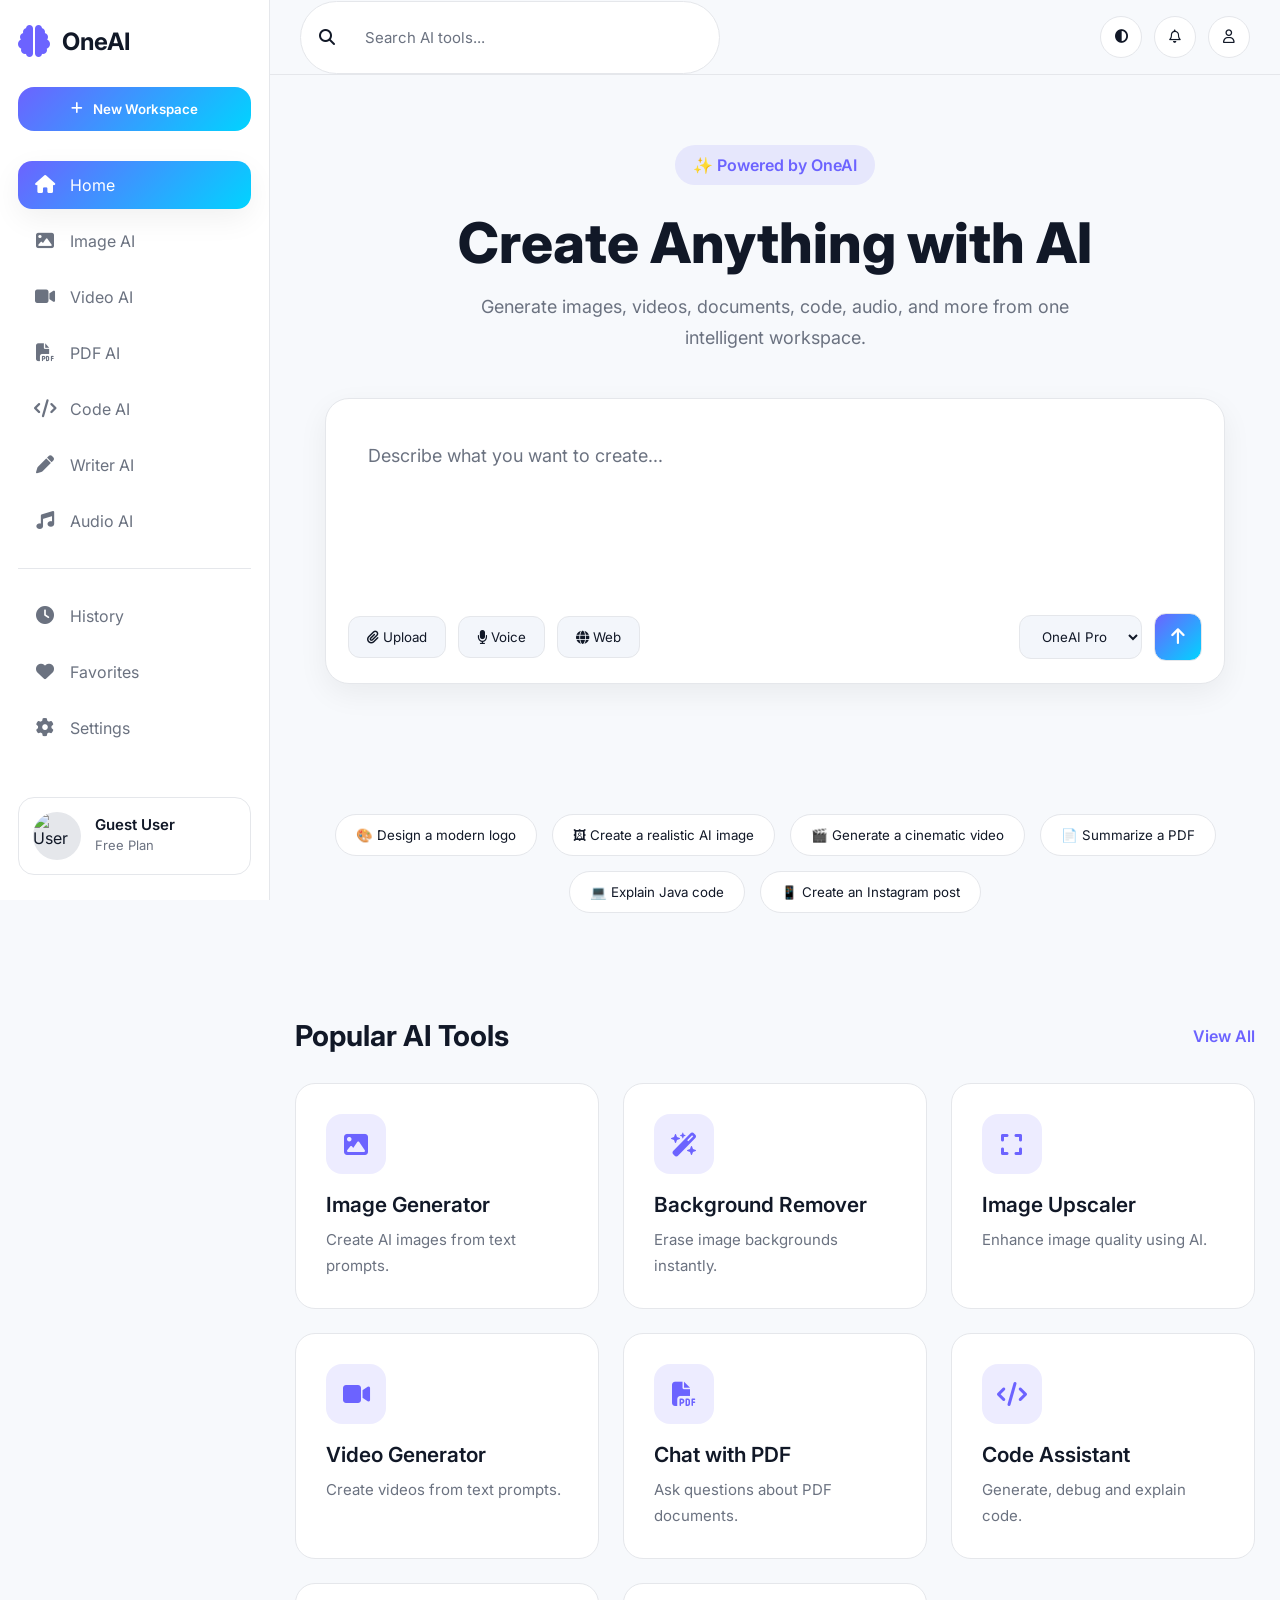
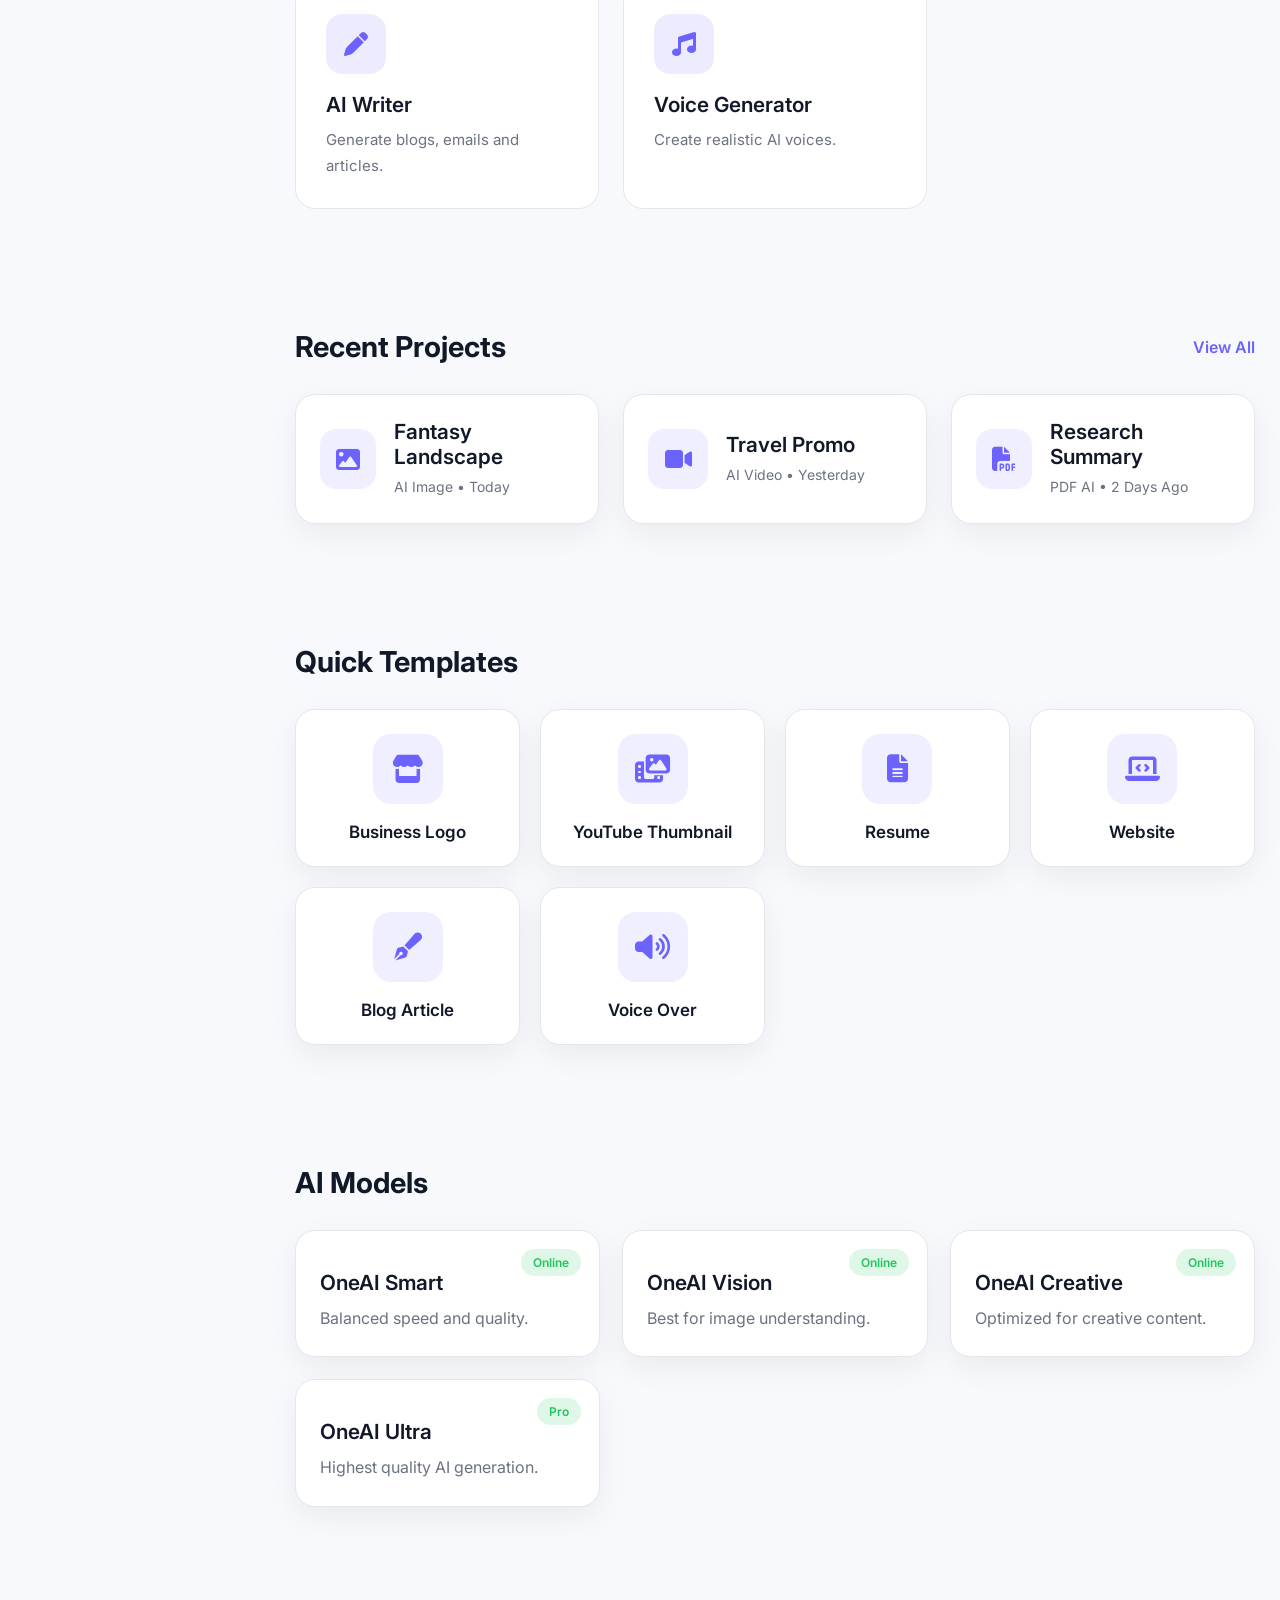
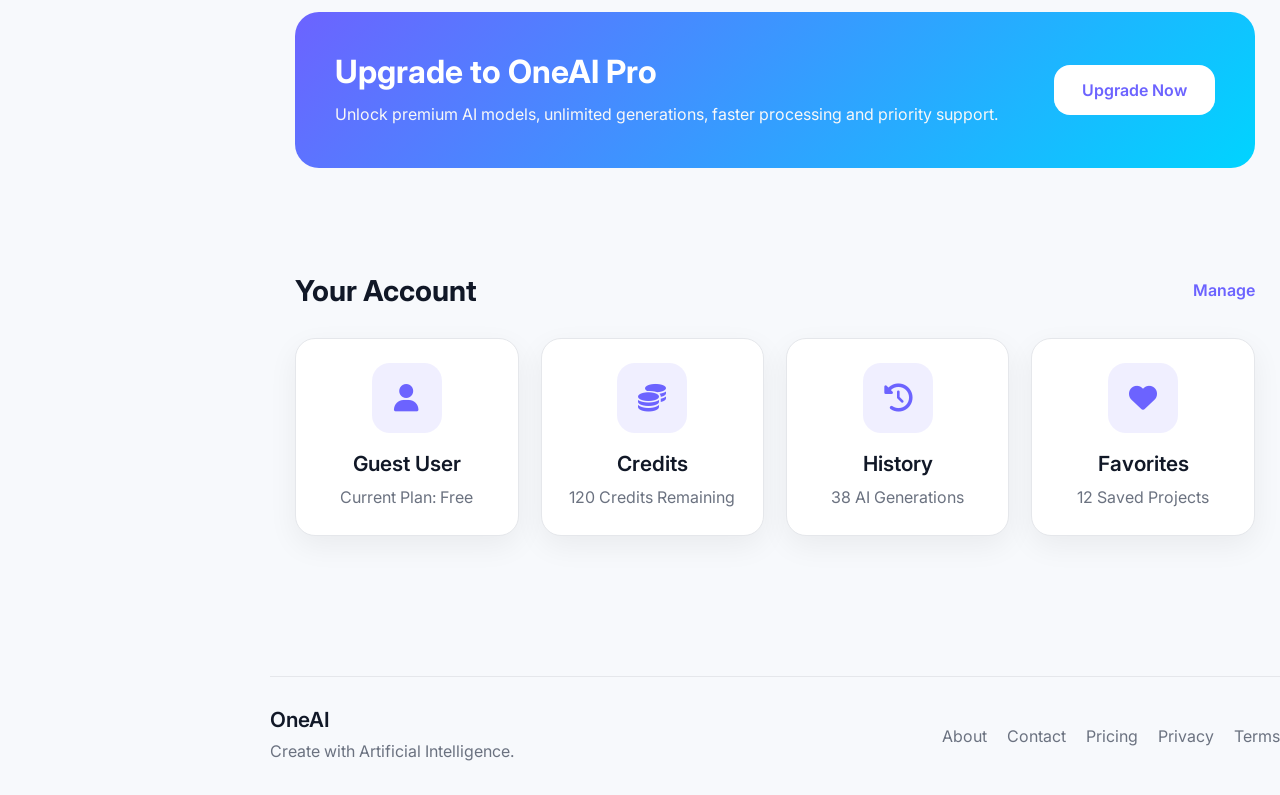
==== frontend/index.html @ 1bc91178 "Initial OneAI frontend" ====
<!DOCTYPE html>
<html lang="en">

<head>

    <meta charset="UTF-8">

    <meta name="viewport" content="width=device-width, initial-scale=1.0">

    <title>OneAI - AI Workspace</title>

    <meta name="description"
        content="OneAI - Create images, videos, code, documents and more with AI.">

    <meta name="keywords"
        content="AI, OneAI, Image Generator, Video Generator, AI Writer">

    <meta name="author"
        content="OneAI">

    <!-- Google Font -->

    <link rel="preconnect"
        href="https://fonts.googleapis.com">

    <link rel="preconnect"
        href="https://fonts.gstatic.com"
        crossorigin>

    <link href="https://fonts.googleapis.com/css2?family=Inter:wght@300;400;500;600;700;800&display=swap"
        rel="stylesheet">

    <!-- Font Awesome -->

    <link rel="stylesheet"
        href="https://cdnjs.cloudflare.com/ajax/libs/font-awesome/6.7.2/css/all.min.css">

    <!-- CSS -->

    <link rel="stylesheet" href="css/variables.css">
    <link rel="stylesheet" href="css/global.css">
    <link rel="stylesheet" href="css/layout.css">
    <link rel="stylesheet" href="css/sidebar.css">
    <link rel="stylesheet" href="css/workspace.css">
    <link rel="stylesheet" href="css/cards.css">
    <link rel="stylesheet" href="css/responsive.css">

</head>

<body>

<div class="app">

    <!-- ========================= -->
    <!-- Sidebar -->
    <!-- ========================= -->

    <aside class="sidebar">

        <div class="logo">

            <i class="fa-solid fa-brain"></i>

            <span>OneAI</span>

        </div>

        <button class="new-workspace">

            <i class="fa-solid fa-plus"></i>

            New Workspace

        </button>

        <nav class="sidebar-nav">

            <a href="#" class="active">

                <i class="fa-solid fa-house"></i>

                <span>Home</span>

            </a>

            <a href="#">

                <i class="fa-solid fa-image"></i>

                <span>Image AI</span>

            </a>

            <a href="#">

                <i class="fa-solid fa-video"></i>

                <span>Video AI</span>

            </a>

            <a href="#">

                <i class="fa-solid fa-file-pdf"></i>

                <span>PDF AI</span>

            </a>

            <a href="#">

                <i class="fa-solid fa-code"></i>

                <span>Code AI</span>

            </a>

            <a href="#">

                <i class="fa-solid fa-pen"></i>

                <span>Writer AI</span>

            </a>

            <a href="#">

                <i class="fa-solid fa-music"></i>

                <span>Audio AI</span>

            </a>

            <hr>

            <a href="#">

                <i class="fa-solid fa-clock"></i>

                <span>History</span>

            </a>

            <a href="#">

                <i class="fa-solid fa-heart"></i>

                <span>Favorites</span>

            </a>

            <a href="#">

                <i class="fa-solid fa-gear"></i>

                <span>Settings</span>

            </a>

        </nav>

        <div class="sidebar-user">

            <img src="images/user.png"
                 alt="User">

            <div>

                <h4>Guest User</h4>

                <p>Free Plan</p>

            </div>

        </div>

    </aside>

    <!-- ========================= -->
    <!-- Main Workspace -->
    <!-- ========================= -->

    <main class="workspace">

        <!-- Topbar -->

        <header class="topbar">

            <button class="menu-btn">

                <i class="fa-solid fa-bars"></i>

            </button>

            <div class="search-box">

                <i class="fa-solid fa-magnifying-glass"></i>

                <input
                    type="text"
                    placeholder="Search AI tools...">

            </div>

            <div class="top-actions">

                <button title="Theme">

                    <i class="fa-solid fa-circle-half-stroke"></i>

                </button>

                <button title="Notifications">

                    <i class="fa-regular fa-bell"></i>

                </button>

                <button title="Profile">

                    <i class="fa-regular fa-user"></i>

                </button>

            </div>

        </header>

        <!-- ========================= -->
        <!-- Workspace Content Starts -->
        <!-- ========================= -->

<!-- ========================================= -->
<!-- HERO / WELCOME -->
<!-- ========================================= -->

<section class="hero">

    <div class="hero-content">

        <span class="hero-badge">

            ✨ Powered by OneAI

        </span>

        <h1>

            Create Anything with AI

        </h1>

        <p>

            Generate images, videos, documents, code, audio, and more from one intelligent workspace.

        </p>

    </div>

    <!-- ================= Prompt ================= -->

    <div class="prompt-container">

        <textarea
            placeholder="Describe what you want to create..."></textarea>

        <div class="prompt-actions">

            <div class="prompt-left">

                <button>

                    <i class="fa-solid fa-paperclip"></i>

                    Upload

                </button>

                <button>

                    <i class="fa-solid fa-microphone"></i>

                    Voice

                </button>

                <button>

                    <i class="fa-solid fa-globe"></i>

                    Web

                </button>

            </div>

            <div class="prompt-right">

                <select>

                    <option>OneAI Pro</option>

                    <option>Creative</option>

                    <option>Fast</option>

                    <option>Vision</option>

                </select>

                <button class="generate-btn">

                    <i class="fa-solid fa-arrow-up"></i>

                </button>

            </div>

        </div>

    </div>

</section>

<!-- ========================================= -->
<!-- SUGGESTED PROMPTS -->
<!-- ========================================= -->

<section class="suggestions">

    <button>

        🎨 Design a modern logo

    </button>

    <button>

        🖼 Create a realistic AI image

    </button>

    <button>

        🎬 Generate a cinematic video

    </button>

    <button>

        📄 Summarize a PDF

    </button>

    <button>

        💻 Explain Java code

    </button>

    <button>

        📱 Create an Instagram post

    </button>

</section>

<!-- ========================================= -->
<!-- QUICK ACCESS -->
<!-- ========================================= -->

<section class="quick-access">

    <div class="section-title">

        <h2>

            Popular AI Tools

        </h2>

        <a href="#">

            View All

        </a>

    </div>

    <div class="tools-grid">

        <div class="tool-card">

            <i class="fa-solid fa-image"></i>

            <h3>Image Generator</h3>

            <p>Create AI images from text prompts.</p>

        </div>

        <div class="tool-card">

            <i class="fa-solid fa-wand-magic-sparkles"></i>

            <h3>Background Remover</h3>

            <p>Erase image backgrounds instantly.</p>

        </div>

        <div class="tool-card">

            <i class="fa-solid fa-expand"></i>

            <h3>Image Upscaler</h3>

            <p>Enhance image quality using AI.</p>

        </div>

        <div class="tool-card">

            <i class="fa-solid fa-video"></i>

            <h3>Video Generator</h3>

            <p>Create videos from text prompts.</p>

        </div>

        <div class="tool-card">

            <i class="fa-solid fa-file-pdf"></i>

            <h3>Chat with PDF</h3>

            <p>Ask questions about PDF documents.</p>

        </div>

        <div class="tool-card">

            <i class="fa-solid fa-code"></i>

            <h3>Code Assistant</h3>

            <p>Generate, debug and explain code.</p>

        </div>

        <div class="tool-card">

            <i class="fa-solid fa-pen"></i>

            <h3>AI Writer</h3>

            <p>Generate blogs, emails and articles.</p>

        </div>

        <div class="tool-card">

            <i class="fa-solid fa-music"></i>

            <h3>Voice Generator</h3>

            <p>Create realistic AI voices.</p>

        </div>

    </div>

</section>

<!-- ========================================= -->
<!-- RECENT PROJECTS -->
<!-- ========================================= -->

<section class="recent-projects">

    <div class="section-title">

        <h2>Recent Projects</h2>

        <a href="history.html">View All</a>

    </div>

    <div class="project-grid">

        <div class="project-card">

            <div class="project-icon">

                <i class="fa-solid fa-image"></i>

            </div>

            <div class="project-content">

                <h3>Fantasy Landscape</h3>

                <p>AI Image • Today</p>

            </div>

        </div>

        <div class="project-card">

            <div class="project-icon">

                <i class="fa-solid fa-video"></i>

            </div>

            <div class="project-content">

                <h3>Travel Promo</h3>

                <p>AI Video • Yesterday</p>

            </div>

        </div>

        <div class="project-card">

            <div class="project-icon">

                <i class="fa-solid fa-file-pdf"></i>

            </div>

            <div class="project-content">

                <h3>Research Summary</h3>

                <p>PDF AI • 2 Days Ago</p>

            </div>

        </div>

    </div>

</section>

<!-- ========================================= -->
<!-- QUICK TEMPLATES -->
<!-- ========================================= -->

<section class="templates">

    <div class="section-title">

        <h2>Quick Templates</h2>

    </div>

    <div class="template-grid">

        <div class="template-card">

            <i class="fa-solid fa-store"></i>

            <h3>Business Logo</h3>

        </div>

        <div class="template-card">

            <i class="fa-solid fa-photo-film"></i>

            <h3>YouTube Thumbnail</h3>

        </div>

        <div class="template-card">

            <i class="fa-solid fa-file-lines"></i>

            <h3>Resume</h3>

        </div>

        <div class="template-card">

            <i class="fa-solid fa-laptop-code"></i>

            <h3>Website</h3>

        </div>

        <div class="template-card">

            <i class="fa-solid fa-pen-fancy"></i>

            <h3>Blog Article</h3>

        </div>

        <div class="template-card">

            <i class="fa-solid fa-volume-high"></i>

            <h3>Voice Over</h3>

        </div>

    </div>

</section>

<!-- ========================================= -->
<!-- FEATURED AI MODELS -->
<!-- ========================================= -->

<section class="models">

    <div class="section-title">

        <h2>AI Models</h2>

    </div>

    <div class="model-grid">

        <div class="model-card">

            <span class="model-status">Online</span>

            <h3>OneAI Smart</h3>

            <p>Balanced speed and quality.</p>

        </div>

        <div class="model-card">

            <span class="model-status">Online</span>

            <h3>OneAI Vision</h3>

            <p>Best for image understanding.</p>

        </div>

        <div class="model-card">

            <span class="model-status">Online</span>

            <h3>OneAI Creative</h3>

            <p>Optimized for creative content.</p>

        </div>

        <div class="model-card">

            <span class="model-status">Pro</span>

            <h3>OneAI Ultra</h3>

            <p>Highest quality AI generation.</p>

        </div>

    </div>

</section>

<!-- ========================================= -->
<!-- ONEAI PRO -->
<!-- ========================================= -->

<section class="pro-banner">

    <div class="pro-content">

        <div>

            <h2>Upgrade to OneAI Pro</h2>

            <p>

                Unlock premium AI models, unlimited generations,
                faster processing and priority support.

            </p>

        </div>

        <a href="pricing.html" class="pro-btn">

            Upgrade Now

        </a>

    </div>

</section>
<!-- ========================================= -->
<!-- ACCOUNT OVERVIEW -->
<!-- ========================================= -->

<section class="account-overview">

    <div class="section-title">

        <h2>Your Account</h2>

        <a href="profile.html">Manage</a>

    </div>

    <div class="account-grid">

        <div class="account-card">

            <i class="fa-solid fa-user"></i>

            <h3>Guest User</h3>

            <p>Current Plan: Free</p>

        </div>

        <div class="account-card">

            <i class="fa-solid fa-coins"></i>

            <h3>Credits</h3>

            <p>120 Credits Remaining</p>

        </div>

        <div class="account-card">

            <i class="fa-solid fa-clock-rotate-left"></i>

            <h3>History</h3>

            <p>38 AI Generations</p>

        </div>

        <div class="account-card">

            <i class="fa-solid fa-heart"></i>

            <h3>Favorites</h3>

            <p>12 Saved Projects</p>

        </div>

    </div>

</section>

<!-- ========================================= -->
<!-- FOOTER -->
<!-- ========================================= -->

<footer class="footer">

    <div class="footer-left">

        <h3>OneAI</h3>

        <p>

            Create with Artificial Intelligence.

        </p>

    </div>

    <div class="footer-right">

        <a href="about.html">

            About

        </a>

        <a href="contact.html">

            Contact

        </a>

        <a href="pricing.html">

            Pricing

        </a>

        <a href="#">

            Privacy

        </a>

        <a href="#">

            Terms

        </a>

    </div>

</footer>

</main>

</div>

<!-- ========================================= -->
<!-- JAVASCRIPT -->
<!-- ========================================= -->

<script src="js/theme.js"></script>

<script src="js/sidebar.js"></script>

<script src="js/search.js"></script>

<script src="js/app.js"></script>

</body>

</html>
---- frontend/css/variables.css ----
/*==================================================
                ONEAI VARIABLES
==================================================*/

:root{

/*==================================================
                    BRAND COLORS
==================================================*/

--primary:#6C63FF;
--primary-hover:#5A52E8;

--secondary:#00D4FF;

--success:#22C55E;
--warning:#F59E0B;
--danger:#EF4444;
--info:#3B82F6;

/*==================================================
                LIGHT THEME
==================================================*/

--bg:#F7F9FC;

--sidebar:#FFFFFF;

--card:#FFFFFF;

--card-hover:#F3F6FB;

--input:#FFFFFF;

--border:#E5E7EB;

--text:#111827;

--text-light:#6B7280;

--shadow:
0 10px 30px rgba(0,0,0,.06);

/*==================================================
                    BUTTONS
==================================================*/

--btn-text:#FFFFFF;

--btn-radius:14px;

/*==================================================
                    RADIUS
==================================================*/

--radius-xs:6px;
--radius-sm:10px;
--radius-md:14px;
--radius-lg:18px;
--radius-xl:24px;
--radius-round:999px;

/*==================================================
                    SPACING
==================================================*/

--space-xs:6px;
--space-sm:12px;
--space-md:20px;
--space-lg:30px;
--space-xl:50px;

/*==================================================
                FONT SIZES
==================================================*/

--font-xs:.75rem;
--font-sm:.9rem;
--font-md:1rem;
--font-lg:1.2rem;
--font-xl:1.5rem;
--font-2xl:2rem;
--font-3xl:3rem;

/*==================================================
                FONT WEIGHTS
==================================================*/

--light:300;
--regular:400;
--medium:500;
--semi:600;
--bold:700;
--extra:800;

/*==================================================
                TRANSITIONS
==================================================*/

--transition-fast:.2s ease;

--transition:.3s ease;

--transition-slow:.5s ease;

}

/*==================================================
                DARK MODE
==================================================*/

[data-theme="dark"]{

--bg:#0D1117;

--sidebar:#161B22;

--card:#1C2128;

--card-hover:#262C36;

--input:#161B22;

--border:#30363D;

--text:#F0F6FC;

--text-light:#8B949E;

--shadow:
0 15px 35px rgba(0,0,0,.35);

}

/*==================================================
                GLASS EFFECT
==================================================*/

:root{

--glass:
rgba(255,255,255,.6);

--glass-dark:
rgba(22,27,34,.65);

--blur:blur(20px);

}

/*==================================================
                GRADIENTS
==================================================*/

:root{

--gradient-primary:
linear-gradient(
135deg,
#6C63FF,
#00D4FF
);

--gradient-dark:
linear-gradient(
135deg,
#161B22,
#0D1117
);

--gradient-light:
linear-gradient(
135deg,
#FFFFFF,
#F7F9FC
);

}

/*==================================================
                SIDEBAR
==================================================*/

:root{

--sidebar-width:270px;

--sidebar-collapse:80px;

}

/*==================================================
                TOPBAR
==================================================*/

:root{

--topbar-height:75px;

}

/*==================================================
                Z INDEX
==================================================*/

:root{

--z-sidebar:1000;

--z-navbar:900;

--z-dropdown:950;

--z-modal:9999;

}

/*==================================================
                CONTAINER
==================================================*/

:root{

--container:1400px;

}

/*==================================================
                ANIMATION
==================================================*/

:root{

--scale:.98;

--hover-lift:-5px;

}
---- frontend/css/global.css ----
/*=========================================
            ONEAI GLOBAL CSS
=========================================*/

/*========== RESET ==========*/

*{
    margin:0;
    padding:0;
    box-sizing:border-box;
}

html{
    scroll-behavior:smooth;
}

body{

    font-family:'Inter',sans-serif;

    background:var(--bg);

    color:var(--text);

    transition:background .3s ease,color .3s ease;

    overflow-x:hidden;

}

/*========== SELECTION ==========*/

::selection{

    background:var(--primary);

    color:#fff;

}

/*========== SCROLLBAR ==========*/

::-webkit-scrollbar{

    width:10px;

}

::-webkit-scrollbar-track{

    background:var(--sidebar);

}

::-webkit-scrollbar-thumb{

    background:var(--border);

    border-radius:20px;

}

::-webkit-scrollbar-thumb:hover{

    background:var(--primary);

}

/*========== LINKS ==========*/

a{

    text-decoration:none;

    color:inherit;

    transition:var(--transition);

}

/*========== LIST ==========*/

ul{

    list-style:none;

}

/*========== IMAGE ==========*/

img{

    display:block;

    max-width:100%;

}

/*========== BUTTON ==========*/

button{

    cursor:pointer;

    border:none;

    outline:none;

    font-family:inherit;

    transition:var(--transition);

}

/*========== INPUT ==========*/

input,
textarea,
select{

    border:none;

    outline:none;

    font-family:inherit;

    background:transparent;

    color:var(--text);

}

textarea{

    resize:none;

}

/*=========================================
            TYPOGRAPHY
=========================================*/

h1{

    font-size:3rem;

    font-weight:800;

    color:var(--text);

}

h2{

    font-size:2rem;

    font-weight:700;

}

h3{

    font-size:1.3rem;

    font-weight:600;

}

h4{

    font-size:1rem;

    font-weight:600;

}

p{

    color:var(--text-light);

    line-height:1.7;

}

/*=========================================
            BUTTONS
=========================================*/

.primary-btn{

    background:var(--gradient-primary);

    color:#fff;

    padding:14px 24px;

    border-radius:var(--btn-radius);

    font-weight:600;

}

.primary-btn:hover{

    transform:translateY(-2px);

    box-shadow:var(--shadow);

}

.secondary-btn{

    background:var(--card);

    border:1px solid var(--border);

    color:var(--text);

    padding:14px 22px;

    border-radius:var(--btn-radius);

}

.secondary-btn:hover{

    background:var(--card-hover);

}

/*=========================================
            FORM ELEMENTS
=========================================*/

input{

    width:100%;

    padding:14px 18px;

    background:var(--input);

    border:1px solid var(--border);

    border-radius:12px;

}

textarea{

    width:100%;

    min-height:180px;

    padding:20px;

    background:var(--input);

    border:1px solid var(--border);

    border-radius:18px;

    font-size:16px;

    line-height:1.7;

}

select{

    background:var(--input);

    border:1px solid var(--border);

    padding:12px 16px;

    border-radius:12px;

}

input::placeholder,
textarea::placeholder{

    color:var(--text-light);

}

/*=========================================
            CARD
=========================================*/

.card{

    background:var(--card);

    border:1px solid var(--border);

    border-radius:var(--radius-lg);

    box-shadow:var(--shadow);

}

/*=========================================
            BADGE
=========================================*/

.badge{

    display:inline-flex;

    align-items:center;

    gap:8px;

    padding:8px 16px;

    border-radius:999px;

    background:rgba(108,99,255,.1);

    color:var(--primary);

    font-size:.9rem;

    font-weight:600;

}

/*=========================================
            SECTION
=========================================*/

section{

    padding:45px 0;

}

.section-title{

    display:flex;

    justify-content:space-between;

    align-items:center;

    margin-bottom:30px;

}

.section-title h2{

    font-size:1.8rem;

}

.section-title a{

    color:var(--primary);

    font-weight:600;

}

/*=========================================
            UTILITIES
=========================================*/

.flex{

    display:flex;

}

.grid{

    display:grid;

}

.center{

    display:flex;

    justify-content:center;

    align-items:center;

}

.text-center{

    text-align:center;

}

.hidden{

    display:none;

}

.mt-1{margin-top:10px;}
.mt-2{margin-top:20px;}
.mt-3{margin-top:30px;}
.mt-4{margin-top:40px;}
.mt-5{margin-top:50px;}

.mb-1{margin-bottom:10px;}
.mb-2{margin-bottom:20px;}
.mb-3{margin-bottom:30px;}
.mb-4{margin-bottom:40px;}
.mb-5{margin-bottom:50px;}

/*=========================================
            ANIMATIONS
=========================================*/

.fade{

    animation:fade .5s ease;

}

@keyframes fade{

    from{

        opacity:0;

    }

    to{

        opacity:1;

    }

}

.fade-up{

    animation:fadeUp .6s ease;

}

@keyframes fadeUp{

    from{

        opacity:0;

        transform:translateY(20px);

    }

    to{

        opacity:1;

        transform:translateY(0);

    }

}

.scale{

    animation:scale .4s ease;

}

@keyframes scale{

    from{

        opacity:0;

        transform:scale(.95);

    }

    to{

        opacity:1;

        transform:scale(1);

    }

}

/*=========================================
            CONTAINER
=========================================*/

.container{

    width:min(1400px,95%);

    margin:auto;

}
---- frontend/css/layout.css ----
/*=========================================
            ONEAI LAYOUT
=========================================*/

/*========== APP ==========*/

.app{
    display:flex;
    min-height:100vh;
    background:var(--bg);
}

/*========== SIDEBAR ==========*/

.sidebar{

    width:var(--sidebar-width);

    background:var(--sidebar);

    border-right:1px solid var(--border);

    position:fixed;

    top:0;

    left:0;

    height:100vh;

    display:flex;

    flex-direction:column;

    justify-content:space-between;

    z-index:var(--z-sidebar);

    transition:var(--transition);

}

/*========== WORKSPACE ==========*/

.workspace{

    margin-left:var(--sidebar-width);

    width:calc(100% - var(--sidebar-width));

    min-height:100vh;

    display:flex;

    flex-direction:column;

    background:var(--bg);

    transition:var(--transition);

}

/*========== TOPBAR ==========*/

.topbar{

    height:var(--topbar-height);

    background:var(--bg);

    border-bottom:1px solid var(--border);

    display:flex;

    justify-content:space-between;

    align-items:center;

    padding:0 30px;

    position:sticky;

    top:0;

    z-index:var(--z-navbar);

}

/*========== SEARCH ==========*/

.search-box{

    width:420px;

    max-width:100%;

    display:flex;

    align-items:center;

    gap:12px;

    padding:12px 18px;

    background:var(--card);

    border:1px solid var(--border);

    border-radius:999px;

}

.search-box input{

    background:none;

    border:none;

    width:100%;

    font-size:15px;

}

/*========== TOPBAR ACTIONS ==========*/

.top-actions{

    display:flex;

    align-items:center;

    gap:12px;

}

.top-actions button{

    width:42px;

    height:42px;

    border-radius:50%;

    background:var(--card);

    border:1px solid var(--border);

    display:flex;

    justify-content:center;

    align-items:center;

    color:var(--text);

    transition:var(--transition);

}

.top-actions button:hover{

    background:var(--primary);

    color:#fff;

}

/*========== MAIN CONTENT ==========*/

.workspace section{

    width:min(1200px,95%);

    margin:auto;

}

/*========== HERO ==========*/

.hero{

    padding:70px 0 50px;

    text-align:center;

}

.hero h1{

    margin:20px 0;

    font-size:3.2rem;

}

.hero p{

    max-width:700px;

    margin:auto;

    font-size:1.05rem;

}

/*========== PROMPT ==========*/

.prompt-container{

    margin-top:40px;

    background:var(--card);

    border:1px solid var(--border);

    border-radius:24px;

    padding:20px;

    box-shadow:var(--shadow);

}

.prompt-actions{

    display:flex;

    justify-content:space-between;

    align-items:center;

    margin-top:18px;

    flex-wrap:wrap;

    gap:15px;

}

.prompt-left,

.prompt-right{

    display:flex;

    gap:12px;

    align-items:center;

}

.prompt-left button,

.prompt-right button{

    padding:10px 18px;

    border-radius:12px;

    background:var(--card-hover);

    border:1px solid var(--border);

}

.generate-btn{

    background:var(--gradient-primary) !important;

    color:#fff;

}

/*========== SUGGESTIONS ==========*/

.suggestions{

    display:flex;

    flex-wrap:wrap;

    gap:14px;

    justify-content:center;

    margin-top:35px;

}

.suggestions button{

    padding:12px 20px;

    border-radius:999px;

    background:var(--card);

    border:1px solid var(--border);

}

.suggestions button:hover{

    border-color:var(--primary);

}

/*========== SECTION SPACING ==========*/

.quick-access,

.recent-projects,

.templates,

.models,

.account-overview{

    padding:60px 0;

}

/*========== FOOTER ==========*/

.footer{

    margin-top:80px;

    padding:35px;

    border-top:1px solid var(--border);

    display:flex;

    justify-content:space-between;

    align-items:center;

    flex-wrap:wrap;

    gap:20px;

}

.footer-right{

    display:flex;

    gap:20px;

}

.footer-right a:hover{

    color:var(--primary);

}

/*========== TABLET ==========*/

@media(max-width:992px){

.workspace{

    margin-left:0;

    width:100%;

}

.sidebar{

    transform:translateX(-100%);

}

.sidebar.active{

    transform:translateX(0);

}

.search-box{

    width:260px;

}

}

/*========== MOBILE ==========*/

@media(max-width:768px){

.topbar{

    padding:15px;

}

.hero h1{

    font-size:2.2rem;

}

.prompt-actions{

    flex-direction:column;

    align-items:stretch;

}

.prompt-left,

.prompt-right{

    width:100%;

    justify-content:space-between;

}

.search-box{

    display:none;

}

.footer{

    flex-direction:column;

    text-align:center;

}

.footer-right{

    flex-wrap:wrap;

    justify-content:center;

}

}
---- frontend/css/sidebar.css ----
/*=========================================
            SIDEBAR
=========================================*/

.sidebar{

    padding:25px 18px;

}

/*=========================================
            LOGO
=========================================*/

.logo{

    display:flex;

    align-items:center;

    gap:12px;

    margin-bottom:30px;

    color:var(--primary);

}

.logo i{

    font-size:32px;

}

.logo span{

    font-size:24px;

    font-weight:700;

    color:var(--text);

}

/*=========================================
        NEW WORKSPACE BUTTON
=========================================*/

.new-workspace{

    width:100%;

    display:flex;

    align-items:center;

    justify-content:center;

    gap:10px;

    padding:14px;

    margin-bottom:30px;

    border-radius:16px;

    background:var(--gradient-primary);

    color:#fff;

    font-weight:600;

    transition:var(--transition);

}

.new-workspace:hover{

    transform:translateY(-2px);

    box-shadow:var(--shadow);

}

/*=========================================
            NAVIGATION
=========================================*/

.sidebar-nav{

    display:flex;

    flex-direction:column;

    gap:8px;

}

.sidebar-nav a{

    display:flex;

    align-items:center;

    gap:14px;

    padding:14px 16px;

    border-radius:14px;

    color:var(--text-light);

    transition:var(--transition);

}

.sidebar-nav a i{

    width:22px;

    text-align:center;

    font-size:18px;

}

.sidebar-nav a:hover{

    background:var(--card);

    color:var(--primary);

}

.sidebar-nav a.active{

    background:var(--gradient-primary);

    color:#fff;

    box-shadow:var(--shadow);

}

.sidebar-nav hr{

    border:none;

    border-top:1px solid var(--border);

    margin:15px 0;

}

/*=========================================
            USER
=========================================*/

.sidebar-user{

    display:flex;

    align-items:center;

    gap:14px;

    padding:14px;

    margin-top:auto;

    border-radius:16px;

    background:var(--card);

    border:1px solid var(--border);

}

.sidebar-user img{

    width:48px;

    height:48px;

    border-radius:50%;

    object-fit:cover;

    background:var(--border);

}

.sidebar-user h4{

    font-size:15px;

}

.sidebar-user p{

    font-size:13px;

    color:var(--text-light);

}

/*=========================================
        COLLAPSED SIDEBAR
=========================================*/

.sidebar.collapsed{

    width:80px;

}

.sidebar.collapsed .logo span,

.sidebar.collapsed .new-workspace span,

.sidebar.collapsed .sidebar-nav span,

.sidebar.collapsed .sidebar-user div{

    display:none;

}

.sidebar.collapsed .new-workspace{

    justify-content:center;

}

.sidebar.collapsed .sidebar-nav a{

    justify-content:center;

}

/*=========================================
            SCROLL
=========================================*/

.sidebar{

    overflow-y:auto;

}

.sidebar::-webkit-scrollbar{

    width:6px;

}

.sidebar::-webkit-scrollbar-thumb{

    background:var(--border);

    border-radius:20px;

}

/*=========================================
            MOBILE
=========================================*/

@media(max-width:992px){

.sidebar{

    width:280px;

    left:-280px;

}

.sidebar.active{

    left:0;

}

}
---- frontend/css/workspace.css ----
/*=========================================
            HERO SECTION
=========================================*/

.hero{

    text-align:center;

    padding:70px 0 40px;

}

.hero-content{

    max-width:750px;

    margin:auto;

}

.hero-badge{

    display:inline-flex;

    align-items:center;

    gap:8px;

    padding:10px 18px;

    background:rgba(108,99,255,.12);

    color:var(--primary);

    border-radius:999px;

    font-weight:600;

}

.hero h1{

    margin:25px 0 15px;

    font-size:3.5rem;

    line-height:1.2;

}

.hero p{

    max-width:650px;

    margin:auto;

    font-size:18px;

}

/*=========================================
            PROMPT
=========================================*/

.prompt-container{

    margin:45px auto;

    max-width:900px;

    background:var(--card);

    border:1px solid var(--border);

    border-radius:24px;

    padding:22px;

    box-shadow:var(--shadow);

}

.prompt-container textarea{

    width:100%;

    min-height:170px;

    background:none;

    border:none;

    resize:none;

    font-size:18px;

    color:var(--text);

}

.prompt-container textarea::placeholder{

    color:var(--text-light);

}

/*=========================================
        PROMPT TOOLBAR
=========================================*/

.prompt-actions{

    margin-top:18px;

    display:flex;

    justify-content:space-between;

    align-items:center;

    flex-wrap:wrap;

    gap:15px;

}

.prompt-left,

.prompt-right{

    display:flex;

    align-items:center;

    gap:12px;

}

.prompt-left button{

    padding:12px 18px;

    border-radius:12px;

    background:var(--card-hover);

    border:1px solid var(--border);

    color:var(--text);

}

.prompt-left button:hover{

    background:var(--primary);

    color:#fff;

}

.prompt-right select{

    padding:12px 18px;

    border-radius:12px;

    background:var(--card-hover);

}

.generate-btn{

    width:48px;

    height:48px;

    border-radius:50%;

    background:var(--gradient-primary);

    color:#fff;

    font-size:18px;

    display:flex;

    justify-content:center;

    align-items:center;

}

.generate-btn:hover{

    transform:scale(1.08);

}

/*=========================================
        SUGGESTED PROMPTS
=========================================*/

.suggestions{

    display:flex;

    justify-content:center;

    flex-wrap:wrap;

    gap:15px;

    margin-bottom:60px;

}

.suggestions button{

    padding:12px 20px;

    border-radius:999px;

    background:var(--card);

    border:1px solid var(--border);

    color:var(--text);

    transition:var(--transition);

}

.suggestions button:hover{

    border-color:var(--primary);

    color:var(--primary);

    transform:translateY(-3px);

}

/*=========================================
        QUICK ACCESS
=========================================*/

.quick-access{

    margin-top:30px;

}

.section-title{

    display:flex;

    justify-content:space-between;

    align-items:center;

    margin-bottom:30px;

}

.section-title a{

    color:var(--primary);

    font-weight:600;

}

/*=========================================
            GRID
=========================================*/

.tools-grid{

    display:grid;

    grid-template-columns:repeat(auto-fit,minmax(240px,1fr));

    gap:24px;

}

/*=========================================
        TOOL CARD
=========================================*/

.tool-card{

    background:var(--card);

    border:1px solid var(--border);

    border-radius:20px;

    padding:30px;

    transition:var(--transition);

    cursor:pointer;

}

.tool-card:hover{

    transform:translateY(-6px);

    box-shadow:var(--shadow);

}

.tool-card i{

    width:60px;

    height:60px;

    display:flex;

    justify-content:center;

    align-items:center;

    border-radius:16px;

    background:rgba(108,99,255,.12);

    color:var(--primary);

    font-size:24px;

    margin-bottom:18px;

}

.tool-card h3{

    margin-bottom:10px;

}

.tool-card p{

    font-size:15px;

}

/*=========================================
            MOBILE
=========================================*/

@media(max-width:768px){

.hero{

    padding:40px 15px;

}

.hero h1{

    font-size:2.3rem;

}

.prompt-container{

    margin-top:30px;

}

.prompt-actions{

    flex-direction:column;

    align-items:stretch;

}

.prompt-left,

.prompt-right{

    width:100%;

    justify-content:space-between;

}

.generate-btn{

    width:100%;

    border-radius:14px;

    height:50px;

}

.tools-grid{

    grid-template-columns:1fr;

}

}
---- frontend/css/cards.css ----
/*=========================================
            CARDS
=========================================*/

/*========== COMMON CARD ==========*/

.project-card,
.template-card,
.model-card,
.account-card{

    background:var(--card);

    border:1px solid var(--border);

    border-radius:20px;

    padding:24px;

    transition:var(--transition);

    box-shadow:var(--shadow);

}

.project-card:hover,
.template-card:hover,
.model-card:hover,
.account-card:hover{

    transform:translateY(-6px);

}

/*=========================================
        RECENT PROJECTS
=========================================*/

.project-grid{

    display:grid;

    grid-template-columns:repeat(auto-fit,minmax(280px,1fr));

    gap:24px;

}

.project-card{

    display:flex;

    align-items:center;

    gap:18px;

}

.project-icon{

    width:60px;

    height:60px;

    border-radius:16px;

    display:flex;

    justify-content:center;

    align-items:center;

    background:rgba(108,99,255,.1);

    color:var(--primary);

    font-size:24px;

}

.project-content h3{

    margin-bottom:6px;

}

.project-content p{

    font-size:14px;

}

/*=========================================
        TEMPLATES
=========================================*/

.template-grid{

    display:grid;

    grid-template-columns:repeat(auto-fit,minmax(200px,1fr));

    gap:20px;

}

.template-card{

    text-align:center;

    cursor:pointer;

}

.template-card i{

    width:70px;

    height:70px;

    border-radius:18px;

    background:rgba(108,99,255,.1);

    display:flex;

    justify-content:center;

    align-items:center;

    margin:auto;

    margin-bottom:18px;

    font-size:28px;

    color:var(--primary);

}

.template-card h3{

    font-size:17px;

}

/*=========================================
            AI MODELS
=========================================*/

.model-grid{

    display:grid;

    grid-template-columns:repeat(auto-fit,minmax(250px,1fr));

    gap:22px;

}

.model-card{

    position:relative;

}

.model-status{

    position:absolute;

    top:18px;

    right:18px;

    padding:6px 12px;

    border-radius:999px;

    background:rgba(34,197,94,.15);

    color:var(--success);

    font-size:12px;

    font-weight:600;

}

.model-card h3{

    margin-top:15px;

    margin-bottom:10px;

}

/*=========================================
            PRO BANNER
=========================================*/

.pro-banner{

    margin-top:60px;

}

.pro-content{

    background:var(--gradient-primary);

    border-radius:24px;

    padding:40px;

    display:flex;

    justify-content:space-between;

    align-items:center;

    flex-wrap:wrap;

    gap:30px;

    color:#fff;

}

.pro-content h2{

    color:#fff;

    margin-bottom:10px;

}

.pro-content p{

    color:#f8f8f8;

}

.pro-btn{

    background:#fff;

    color:var(--primary);

    padding:15px 28px;

    border-radius:16px;

    font-weight:600;

    transition:var(--transition);

}

.pro-btn:hover{

    transform:translateY(-3px);

}

/*=========================================
        ACCOUNT OVERVIEW
=========================================*/

.account-grid{

    display:grid;

    grid-template-columns:repeat(auto-fit,minmax(220px,1fr));

    gap:22px;

}

.account-card{

    text-align:center;

}

.account-card i{

    width:70px;

    height:70px;

    display:flex;

    justify-content:center;

    align-items:center;

    margin:auto;

    margin-bottom:18px;

    border-radius:18px;

    background:rgba(108,99,255,.1);

    color:var(--primary);

    font-size:28px;

}

.account-card h3{

    margin-bottom:8px;

}

/*=========================================
            FOOTER
=========================================*/

.footer{

    margin-top:80px;

    border-top:1px solid var(--border);

    padding:30px 0;

    display:flex;

    justify-content:space-between;

    align-items:center;

    flex-wrap:wrap;

    gap:20px;

}

.footer-left h3{

    margin-bottom:6px;

}

.footer-right{

    display:flex;

    gap:20px;

    flex-wrap:wrap;

}

.footer-right a{

    color:var(--text-light);

}

.footer-right a:hover{

    color:var(--primary);

}

/*=========================================
            MOBILE
=========================================*/

@media(max-width:768px){

.project-grid,
.template-grid,
.model-grid,
.account-grid{

    grid-template-columns:1fr;

}

.pro-content{

    text-align:center;

    justify-content:center;

}

.footer{

    flex-direction:column;

    text-align:center;

}

.footer-right{

    justify-content:center;

}

}
---- frontend/css/responsive.css ----
/*=========================================
        LARGE DESKTOP (1400px+)
=========================================*/

@media (min-width:1400px){

    .workspace{
        padding:0 40px;
    }

    .tools-grid,
    .project-grid,
    .template-grid,
    .model-grid,
    .account-grid{
        gap:30px;
    }

}

/*=========================================
        LAPTOP (1200px)
=========================================*/

@media (max-width:1200px){

    .hero h1{
        font-size:3rem;
    }

    .search-box{
        width:320px;
    }

}

/*=========================================
        TABLET (992px)
=========================================*/

@media (max-width:992px){

    .sidebar{
        position:fixed;
        left:-280px;
        width:280px;
        transition:.3s;
    }

    .sidebar.active{
        left:0;
    }

    .workspace{
        width:100%;
        margin-left:0;
    }

    .menu-btn{
        display:flex;
    }

    .search-box{
        width:250px;
    }

}

/*=========================================
        MOBILE (768px)
=========================================*/

@media (max-width:768px){

    .topbar{

        padding:15px;

        gap:10px;

    }

    .search-box{

        display:none;

    }

    .hero{

        padding:40px 15px;

    }

    .hero h1{

        font-size:2.2rem;

    }

    .hero p{

        font-size:15px;

    }

    .prompt-container{

        padding:18px;

    }

    .prompt-container textarea{

        min-height:120px;

        font-size:15px;

    }

    .prompt-actions{

        flex-direction:column;

        align-items:stretch;

    }

    .prompt-left,
    .prompt-right{

        width:100%;

        justify-content:space-between;

    }

    .prompt-left{

        flex-wrap:wrap;

    }

    .generate-btn{

        width:100%;

        height:50px;

        border-radius:12px;

    }

    .suggestions{

        justify-content:flex-start;

    }

    .suggestions button{

        font-size:13px;

    }

    .tools-grid,
    .project-grid,
    .template-grid,
    .model-grid,
    .account-grid{

        grid-template-columns:1fr;

    }

    .pro-content{

        flex-direction:column;

        text-align:center;

    }

    .footer{

        flex-direction:column;

        text-align:center;

    }

    .footer-right{

        justify-content:center;

    }

}

/*=========================================
        SMALL MOBILE (480px)
=========================================*/

@media (max-width:480px){

    .hero h1{

        font-size:1.8rem;

    }

    .hero-badge{

        font-size:12px;

    }

    .prompt-left button{

        width:100%;

        justify-content:center;

    }

    .top-actions{

        gap:8px;

    }

    .top-actions button{

        width:40px;

        height:40px;

    }

    .logo span{

        font-size:20px;

    }

}

/*=========================================
        HIDE MENU BUTTON
=========================================*/

.menu-btn{

    display:none;

    width:42px;

    height:42px;

    border-radius:10px;

    border:1px solid var(--border);

    background:var(--card);

    justify-content:center;

    align-items:center;

}

@media(max-width:992px){

    .menu-btn{

        display:flex;

    }

}
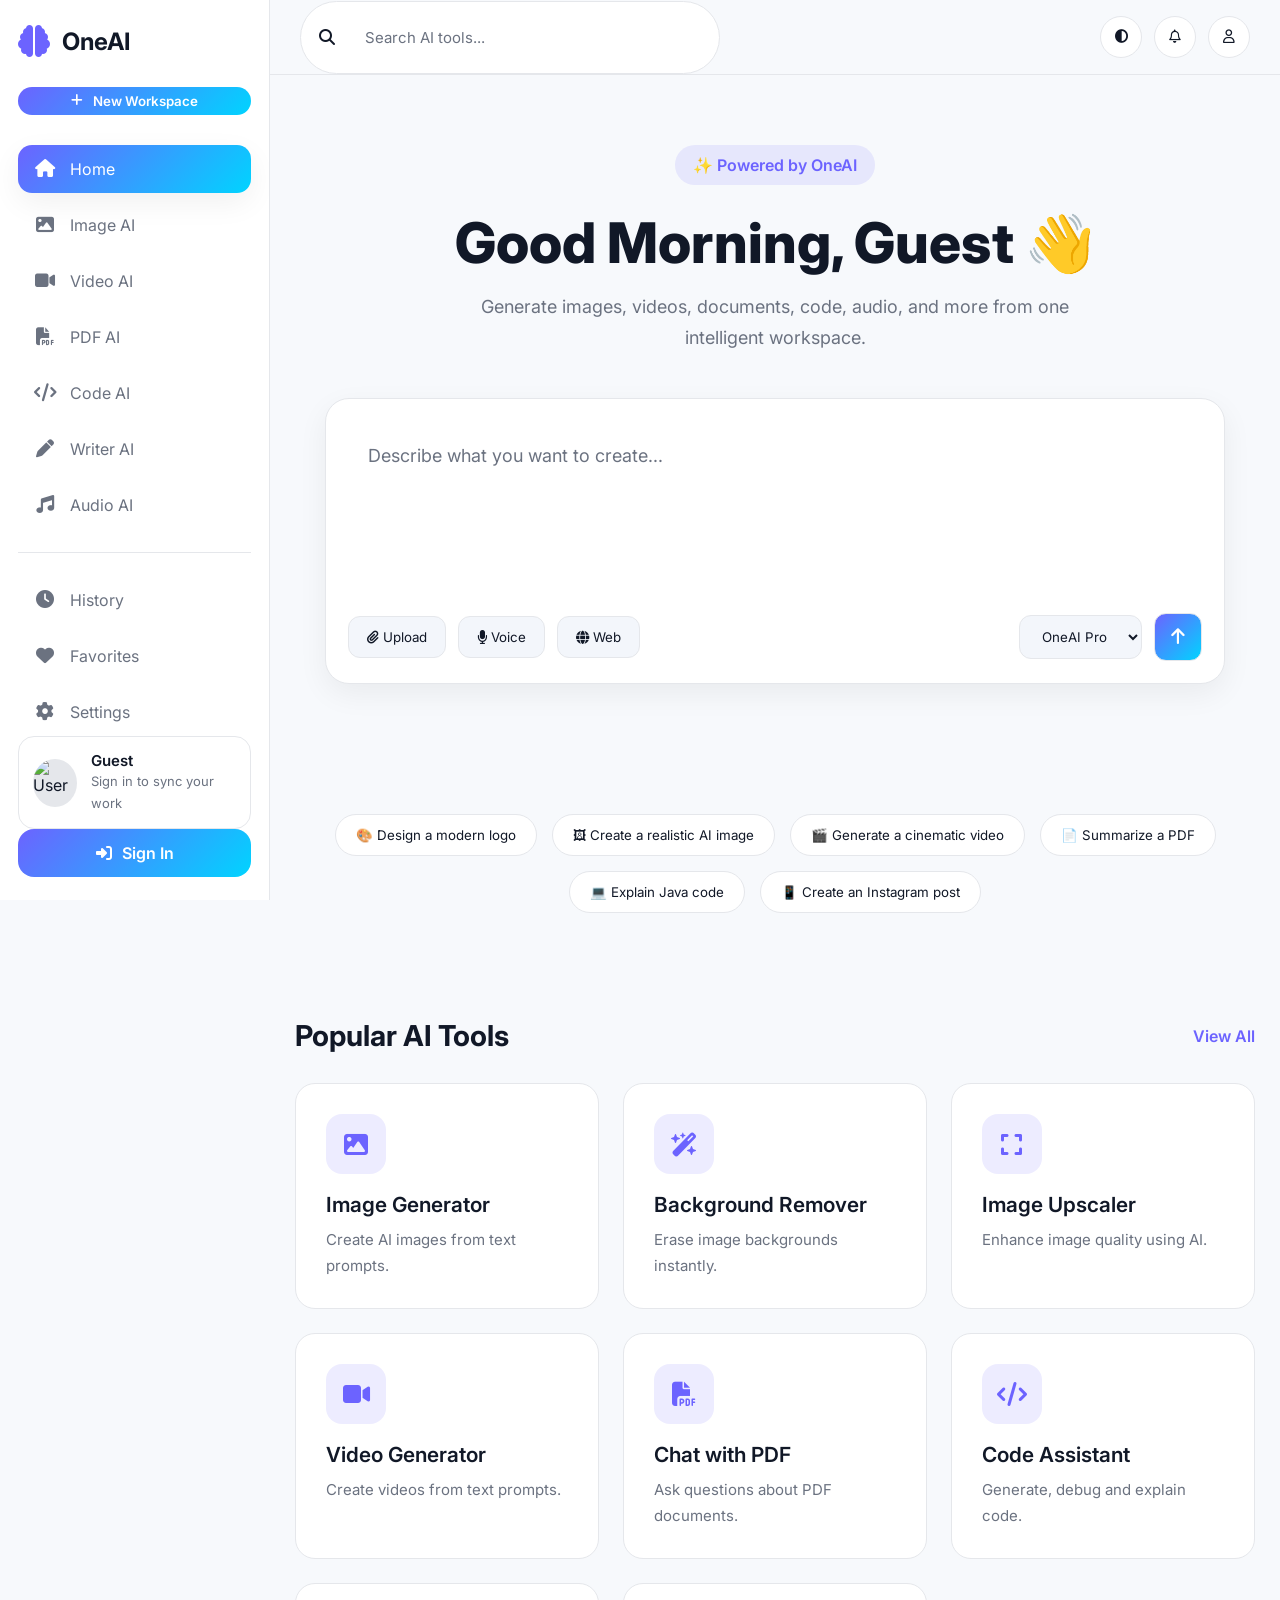
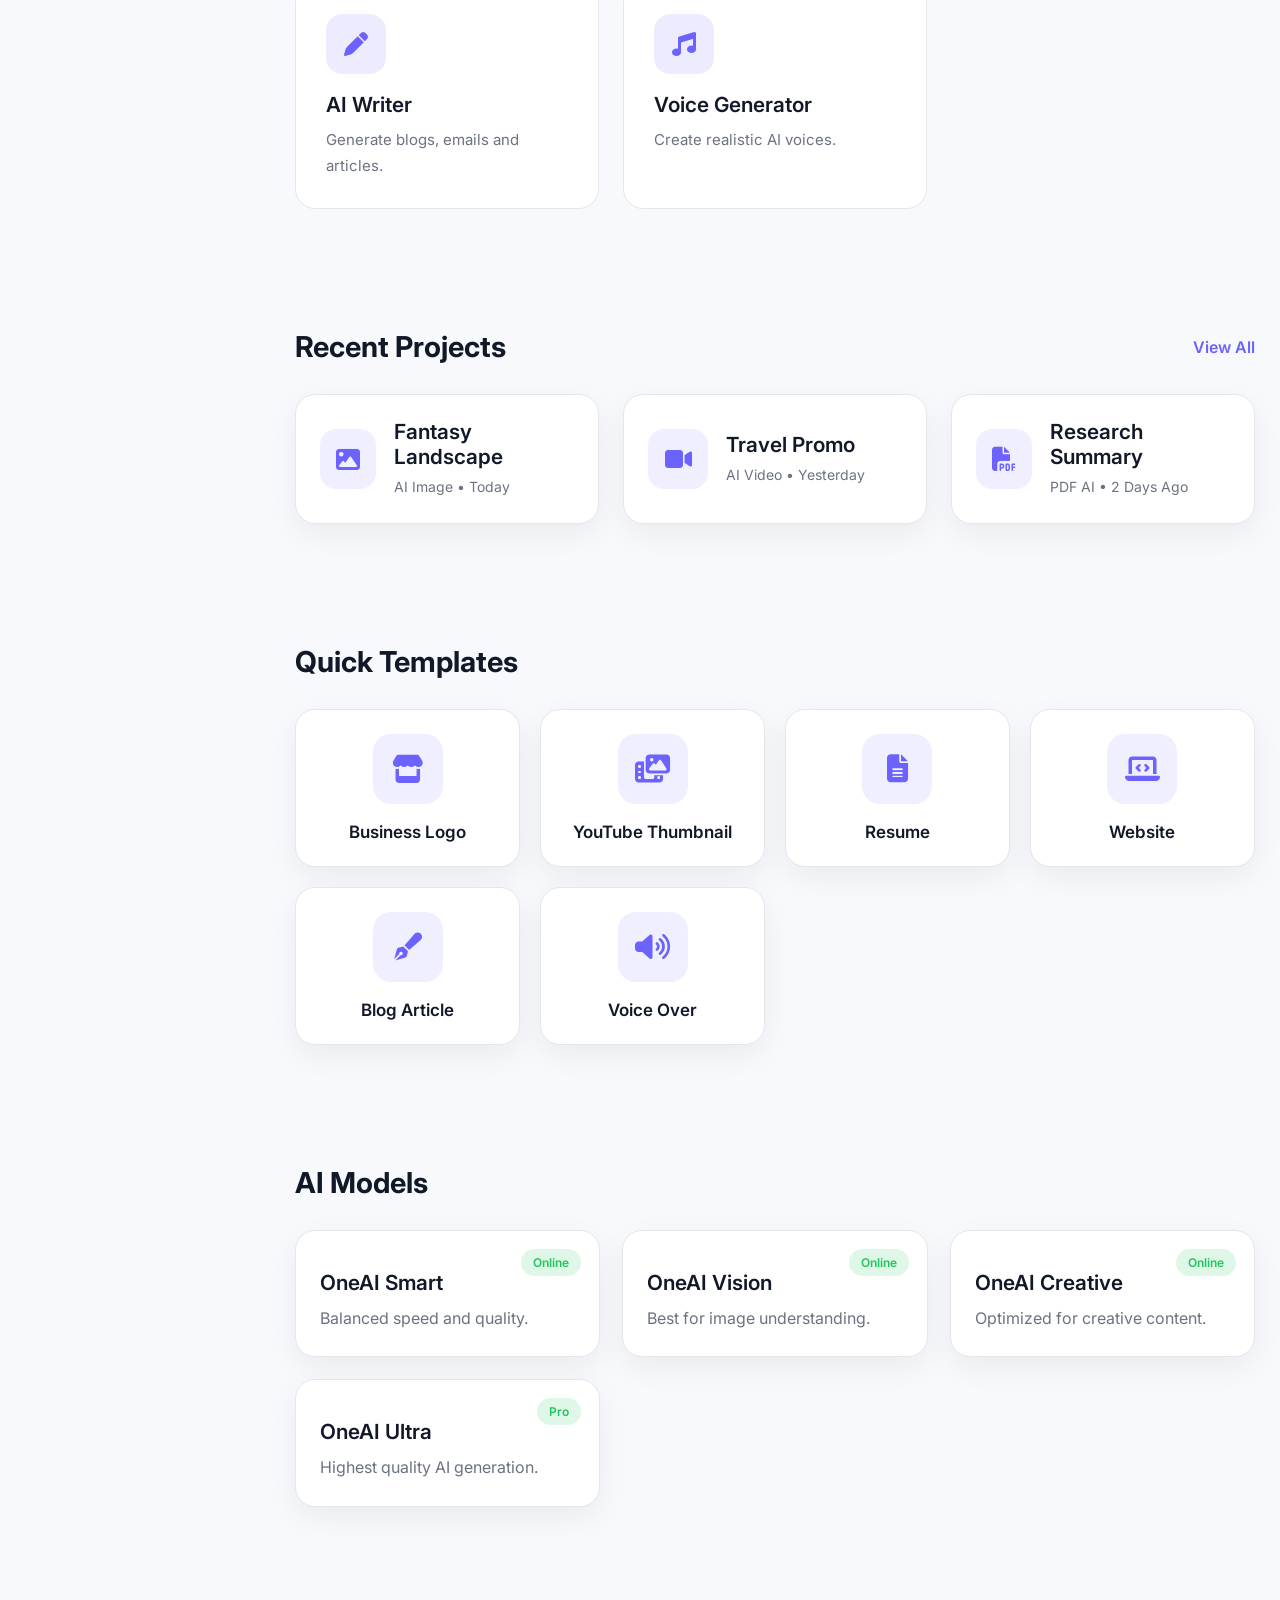
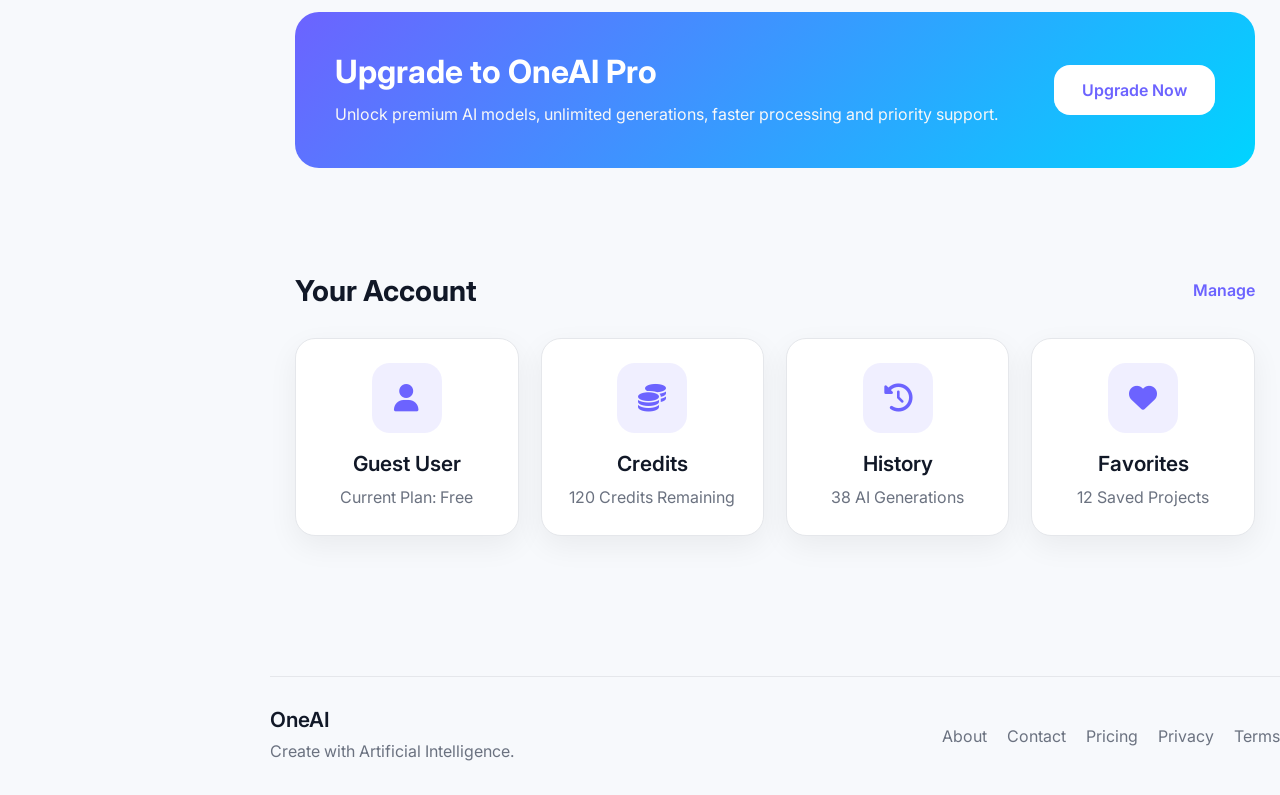
==== commit 365606fe: "Initial OneAI frontend" ====
--- a/frontend/index.html
+++ b/frontend/index.html
@@ -159,20 +159,52 @@
 
         </nav>
 
-        <div class="sidebar-user">
-
-            <img src="images/user.png"
-                 alt="User">
-
-            <div>
-
-                <h4>Guest User</h4>
-
-                <p>Free Plan</p>
-
-            </div>
-
-        </div>
+    <div class="sidebar-user">
+
+    <img
+        id="profilePhoto"
+        src="https://ui-avatars.com/api/?name=Guest&background=6C63FF&color=fff"
+        alt="User">
+
+    <div>
+
+        <h4 id="profileName">
+
+            Guest
+
+        </h4>
+
+        <p id="profileEmail">
+
+            Sign in to sync your work
+
+        </p>
+
+    </div>
+
+</div>
+
+<a
+    id="loginBtn"
+    href="login.html"
+    class="new-workspace">
+
+    <i class="fa-solid fa-right-to-bracket"></i>
+
+    Sign In
+
+</a>
+
+<button
+    id="logoutBtn"
+    class="new-workspace"
+    style="display:none;">
+
+    <i class="fa-solid fa-right-from-bracket"></i>
+
+    Logout
+
+</button>
 
     </aside>
 
@@ -244,11 +276,11 @@
 
         </span>
 
-        <h1>
-
-            Create Anything with AI
-
-        </h1>
+       <h1 id="greeting">
+
+    Good Morning, Guest 👋
+
+</h1>
 
         <p>
 
@@ -833,6 +865,8 @@
 
 <script src="js/app.js"></script>
 
+<script type="module" src="firebase/profile.js"></script>
+
 </body>
 
 </html>
